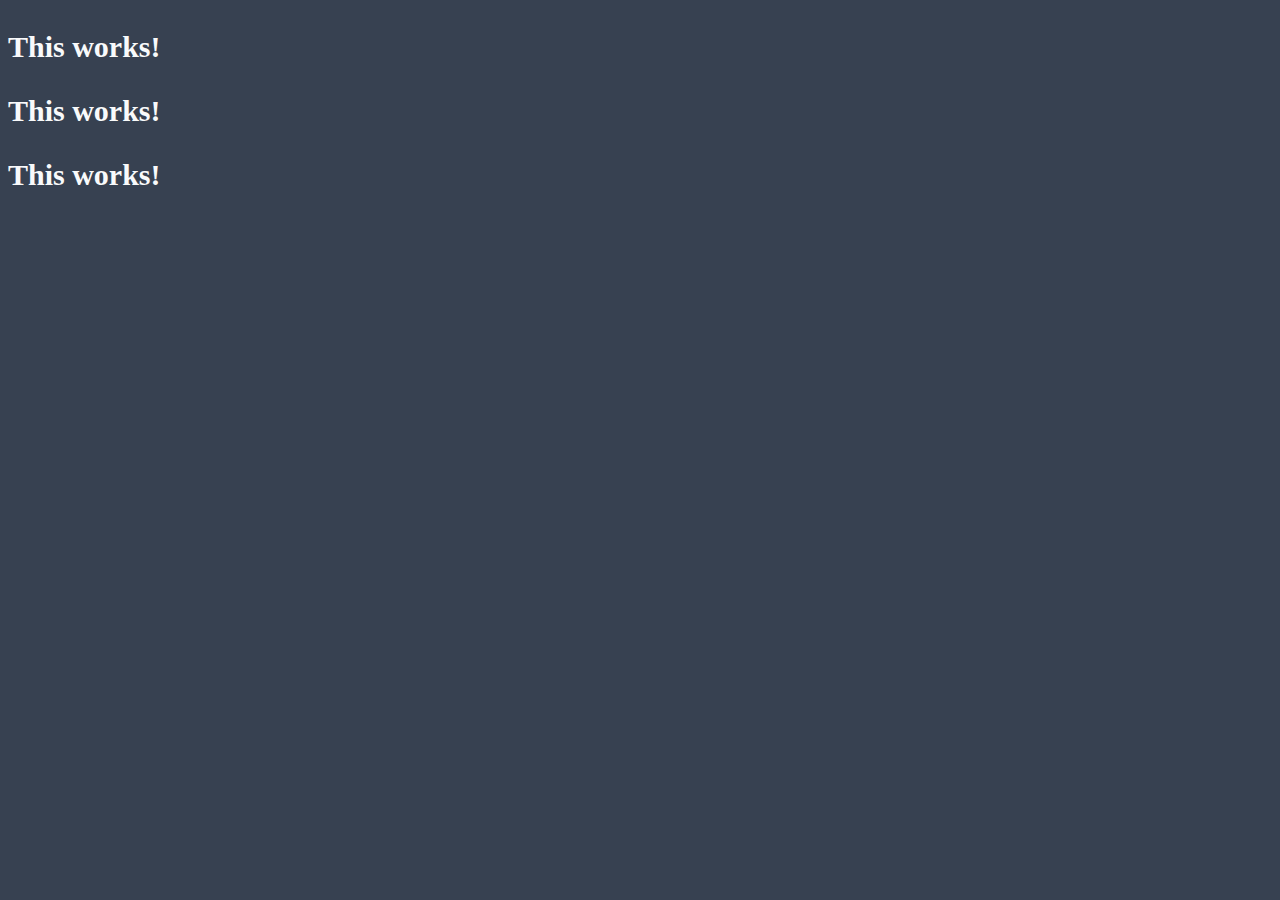
==== index.html @ 81deb131 "로그인페이지 이미지 전환 작업중" ====
<!DOCTYPE html>
<html lang="en">

<head>
	<meta charset="UTF-8">
	<meta http-equiv="X-UA-Compatible" content="IE=edge">
	<meta name="viewport" content="width=device-width, initial-scale=1.0">
	<title>Document</title>
	<style>
		body {
			background: #374151;
		}

		p {
			font-size: 30px;
			font-weight: 600;
			color: #f9fafb;
			transition: color 500ms ease-in-out;
		}

		.btn {
			cursor: pointer;
		}

		.clicked {
			color: #0bbd84;
		}
	</style>
</head>

<body>
	<p id="title1" class="btn">This works!</div>
		<p id="title2" class="btn">This works!</div>
			<p id="title3" class="btn">This works!</div>

				<script>
					const title1 = document.querySelector('#title1');
					const title2 = document.querySelector('#title2');
					const title3 = document.querySelector('#title3');
					const btns = document.querySelectorAll('.btn');
					console.log(btns);

					const CLICKED_CLASS = 'clicked';

					//for (let i = 0; i < btns.length; i++) {
					//	console.log(btns[i]);
					//	btns[i].classList.toggle(CLICKED_CLASS);
					//}


					const hasTitle1 = title1.classList.contains(CLICKED_CLASS);
					const hasTitle2 = title2.classList.contains(CLICKED_CLASS);
					const hasTitle3 = title3.classList.contains(CLICKED_CLASS);

					function lightTitle1() {
						title1.classList.add(CLICKED_CLASS);
						title2.classList.remove(CLICKED_CLASS);
						title3.classList.remove(CLICKED_CLASS);
					}

					function lightTitle2() {
						title2.classList.add(CLICKED_CLASS);
						title1.classList.remove(CLICKED_CLASS);
						title3.classList.remove(CLICKED_CLASS);
					}

					function lightTitle3() {
						title3.classList.add(CLICKED_CLASS);
						title1.classList.remove(CLICKED_CLASS);
						title2.classList.remove(CLICKED_CLASS);
					}

					// handleClick();

					//btn.addEventListener('click', () => {
					//	lightTitle1();
					//	lightTitle2();
					//	lightTitle3();
					//})

					//function toggleLight(CLICKED_CLASS) {
					//	for (let i = 0; i < 3; i++) {
					//		btn[i]
					//	}
					//}

					let title1Interval = setInterval(() => {
						//lightTitle1();

						title1.classList.toggle(CLICKED_CLASS);
					}, 3000);
					//
					let title2Interval = setInterval(() => {
						//lightTitle2();

						title2.classList.toggle(CLICKED_CLASS);

					}, 2000);

					let title3Interval = setInterval(() => {
						//lightTitle3();

						title3.classList.toggle(CLICKED_CLASS);

					}, 1000);

					//setTimeout(() => {
					//		title1Interval;
					//setTimeout(() => {
					//	title2Interval;
					//	setTimeout(() => {
					//		title3Interval;
					//	})
					//}, 1000)
					//	}, 2500)
					//	setTimeout(() => {
					//	title2Interval;
					//setTimeout(() => {
					//	title2Interval;
					//	setTimeout(() => {
					//		title3Interval;
					//	})
					//}, 1000)
					//}, 3800)

					//setTimeout(() => {
					//	lightTitle1();
					//}, 1000)
					setInterval(() => {
						lightTitle1();
					}, 1000)
					setInterval(() => {
						lightTitle2();
					}, 2000)
					setInterval(() => {
						lightTitle3();
					}, 3000)
				</script>
</body>

</html>
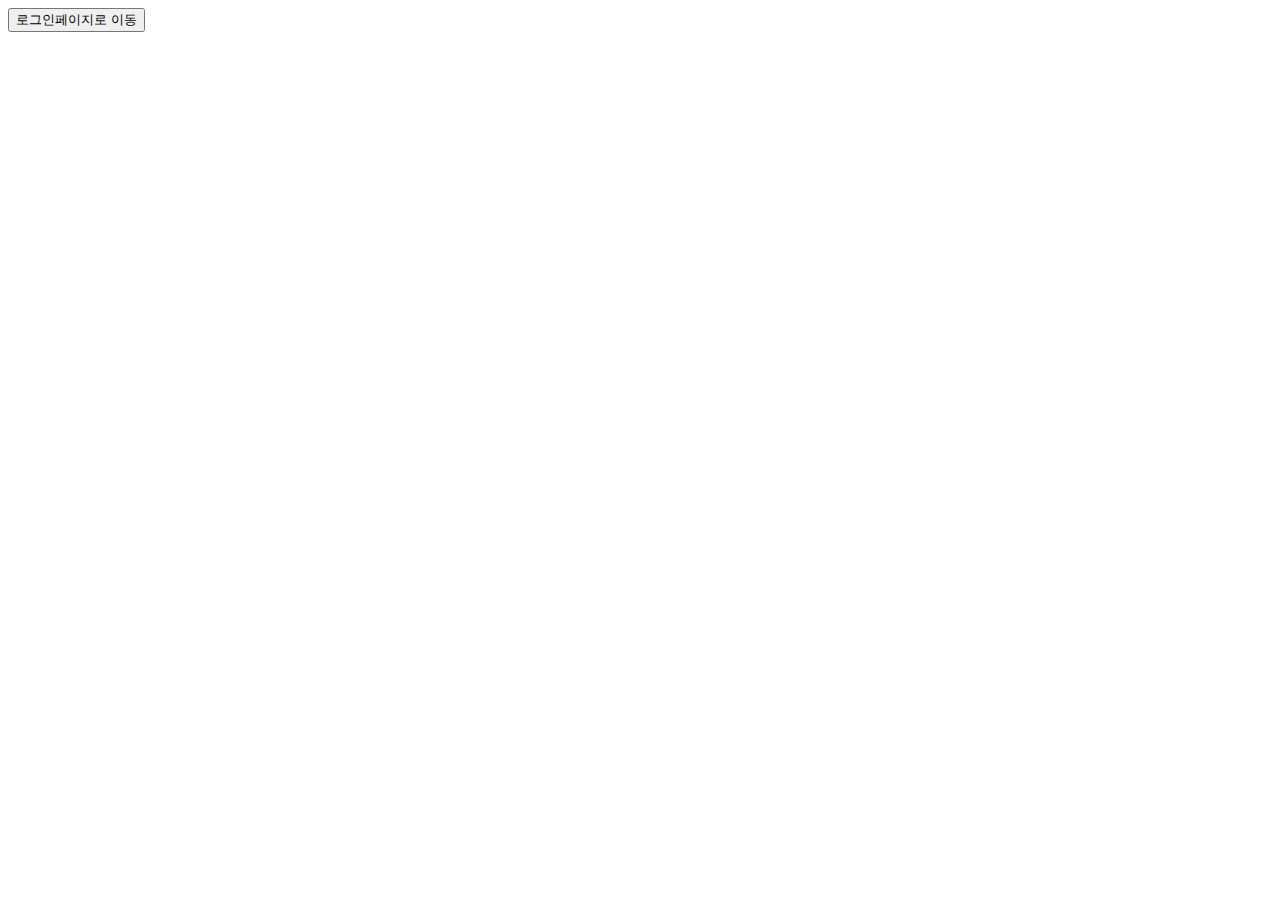
==== commit 60ef0be3: "커밋" ====
--- a/index.html
+++ b/index.html
@@ -5,137 +5,17 @@
 	<meta charset="UTF-8">
 	<meta http-equiv="X-UA-Compatible" content="IE=edge">
 	<meta name="viewport" content="width=device-width, initial-scale=1.0">
-	<title>Document</title>
-	<style>
-		body {
-			background: #374151;
-		}
-
-		p {
-			font-size: 30px;
-			font-weight: 600;
-			color: #f9fafb;
-			transition: color 500ms ease-in-out;
-		}
-
-		.btn {
-			cursor: pointer;
-		}
-
-		.clicked {
-			color: #0bbd84;
-		}
-	</style>
+	<title>Instagram</title>
 </head>
 
 <body>
-	<p id="title1" class="btn">This works!</div>
-		<p id="title2" class="btn">This works!</div>
-			<p id="title3" class="btn">This works!</div>
-
-				<script>
-					const title1 = document.querySelector('#title1');
-					const title2 = document.querySelector('#title2');
-					const title3 = document.querySelector('#title3');
-					const btns = document.querySelectorAll('.btn');
-					console.log(btns);
-
-					const CLICKED_CLASS = 'clicked';
-
-					//for (let i = 0; i < btns.length; i++) {
-					//	console.log(btns[i]);
-					//	btns[i].classList.toggle(CLICKED_CLASS);
-					//}
-
-
-					const hasTitle1 = title1.classList.contains(CLICKED_CLASS);
-					const hasTitle2 = title2.classList.contains(CLICKED_CLASS);
-					const hasTitle3 = title3.classList.contains(CLICKED_CLASS);
-
-					function lightTitle1() {
-						title1.classList.add(CLICKED_CLASS);
-						title2.classList.remove(CLICKED_CLASS);
-						title3.classList.remove(CLICKED_CLASS);
-					}
-
-					function lightTitle2() {
-						title2.classList.add(CLICKED_CLASS);
-						title1.classList.remove(CLICKED_CLASS);
-						title3.classList.remove(CLICKED_CLASS);
-					}
-
-					function lightTitle3() {
-						title3.classList.add(CLICKED_CLASS);
-						title1.classList.remove(CLICKED_CLASS);
-						title2.classList.remove(CLICKED_CLASS);
-					}
-
-					// handleClick();
-
-					//btn.addEventListener('click', () => {
-					//	lightTitle1();
-					//	lightTitle2();
-					//	lightTitle3();
-					//})
-
-					//function toggleLight(CLICKED_CLASS) {
-					//	for (let i = 0; i < 3; i++) {
-					//		btn[i]
-					//	}
-					//}
-
-					let title1Interval = setInterval(() => {
-						//lightTitle1();
-
-						title1.classList.toggle(CLICKED_CLASS);
-					}, 3000);
-					//
-					let title2Interval = setInterval(() => {
-						//lightTitle2();
-
-						title2.classList.toggle(CLICKED_CLASS);
-
-					}, 2000);
-
-					let title3Interval = setInterval(() => {
-						//lightTitle3();
-
-						title3.classList.toggle(CLICKED_CLASS);
-
-					}, 1000);
-
-					//setTimeout(() => {
-					//		title1Interval;
-					//setTimeout(() => {
-					//	title2Interval;
-					//	setTimeout(() => {
-					//		title3Interval;
-					//	})
-					//}, 1000)
-					//	}, 2500)
-					//	setTimeout(() => {
-					//	title2Interval;
-					//setTimeout(() => {
-					//	title2Interval;
-					//	setTimeout(() => {
-					//		title3Interval;
-					//	})
-					//}, 1000)
-					//}, 3800)
-
-					//setTimeout(() => {
-					//	lightTitle1();
-					//}, 1000)
-					setInterval(() => {
-						lightTitle1();
-					}, 1000)
-					setInterval(() => {
-						lightTitle2();
-					}, 2000)
-					setInterval(() => {
-						lightTitle3();
-					}, 3000)
-				</script>
+	<button>로그인페이지로 이동</button>
+	<script>
+		const Button = document.querySelector('button');
+		Button.addEventListener('click', () => {
+			location.href = '/LoginPage/index.html';
+		})
+	</script>
 </body>
 
 </html>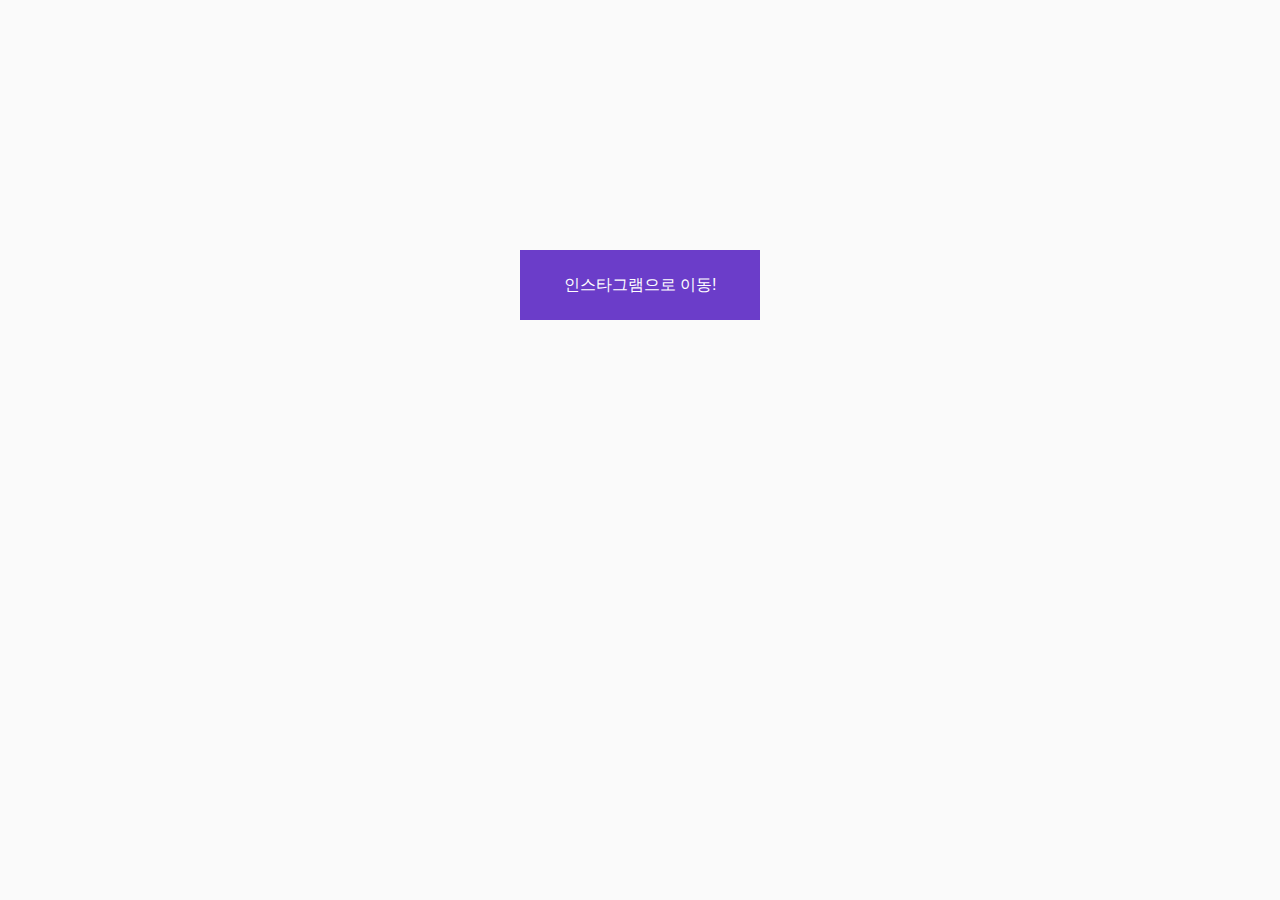
==== commit c70e4a10: "feat: 첫 진입페이지 버튼 CSS 수정" ====
--- a/index.html
+++ b/index.html
@@ -5,14 +5,17 @@
 	<meta charset="UTF-8">
 	<meta http-equiv="X-UA-Compatible" content="IE=edge">
 	<meta name="viewport" content="width=device-width, initial-scale=1.0">
+	<link rel="icon" sizes="192x192" href="https://www.instagram.com/static/images/ico/favicon-192.png/68d99ba29cc8.png">
+	<link rel="stylesheet" href="style.css">
 	<title>Instagram</title>
 </head>
 
 <body>
-	<button>로그인페이지로 이동</button>
+	<button class="move-to-login">인스타그램으로 이동!</button>
 	<script>
-		const Button = document.querySelector('button');
-		Button.addEventListener('click', () => {
+		const button = document.querySelector('.move-to-login');
+
+		button.addEventListener('click', () => {
 			location.href = '/LoginPage/index.html';
 		})
 	</script>
--- a/style.css
+++ b/style.css
@@ -0,0 +1,44 @@
+body {
+	margin: 0;
+	display: flex;
+	justify-content: center;
+	margin-top: 250px;
+	background: #fafafa;
+}
+
+.move-to-login {
+	border: none;
+	cursor: pointer;
+	font-size: 16px;
+	background: #6b3dc9;
+	color: #fff;
+	width: 240px;
+	height: 70px;
+	box-shadow: inset 000px 0px 0px 0px #ffa03f;
+	-webkit-transition: all 0.8s cubic-bezier(0.9, 0.24, 0.4, 1);
+	transition: all 0.8s cubic-bezier(0.9, 0.24, 0.4, 1);
+}
+
+.move-to-login:first-child::before {
+	content: '';
+	position: absolute;
+	left: 0%;
+	opacity: 0;
+	top: 0;
+	z-index: -1;
+	-webkit-transition: height 0.6s cubic-bezier(0.9, 1, 0.32, 1), opacity 0.3s ease;
+	transition: height 0.6s cubic-bezier(0.9, 1, 0.32, 1), opacity 0.3s ease;
+}
+
+.move-to-login:first-child:hover::before {
+	opacity: 1;
+	height: 100%;
+}
+
+.move-to-login:first-child:hover {
+	box-shadow: inset 00px 100px 0px 0px #fd3787;
+}
+
+.move-to-login:first-child {
+	margin-bottom: 16px;
+}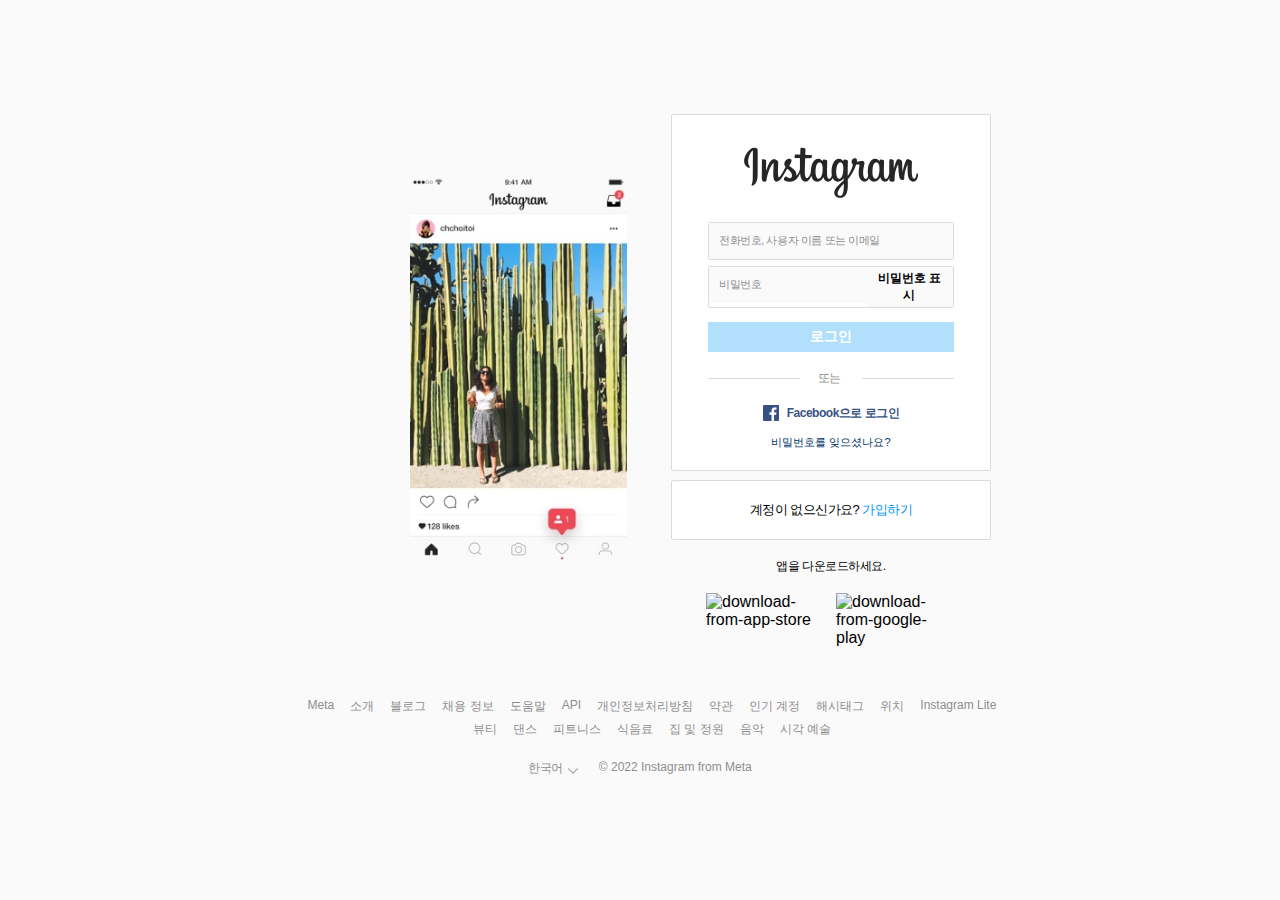
==== commit ee12dabb: "feat: 로그인 페이지로 바로 이동" ====
--- a/index.html
+++ b/index.html
@@ -11,13 +11,8 @@
 </head>
 
 <body>
-	<button class="move-to-login">인스타그램으로 이동!</button>
 	<script>
-		const button = document.querySelector('.move-to-login');
-
-		button.addEventListener('click', () => {
-			location.href = '/LoginPage/index.html';
-		})
+		window.location.href = '/LoginPage/index.html';
 	</script>
 </body>
 
--- a/style.css
+++ b/style.css
@@ -13,10 +13,10 @@
 	background: #6b3dc9;
 	color: #fff;
 	width: 240px;
-	height: 70px;
-	box-shadow: inset 000px 0px 0px 0px #ffa03f;
-	-webkit-transition: all 0.8s cubic-bezier(0.9, 0.24, 0.4, 1);
-	transition: all 0.8s cubic-bezier(0.9, 0.24, 0.4, 1);
+	height: 60px;
+	box-shadow: inset 000px 0px 0px 0px #f66c49;
+	-webkit-transition: all 0.6s cubic-bezier(0.9, 0.24, 0.4, 1);
+	transition: all 0.6s cubic-bezier(0.9, 0.24, 0.4, 1);
 }
 
 .move-to-login:first-child::before {
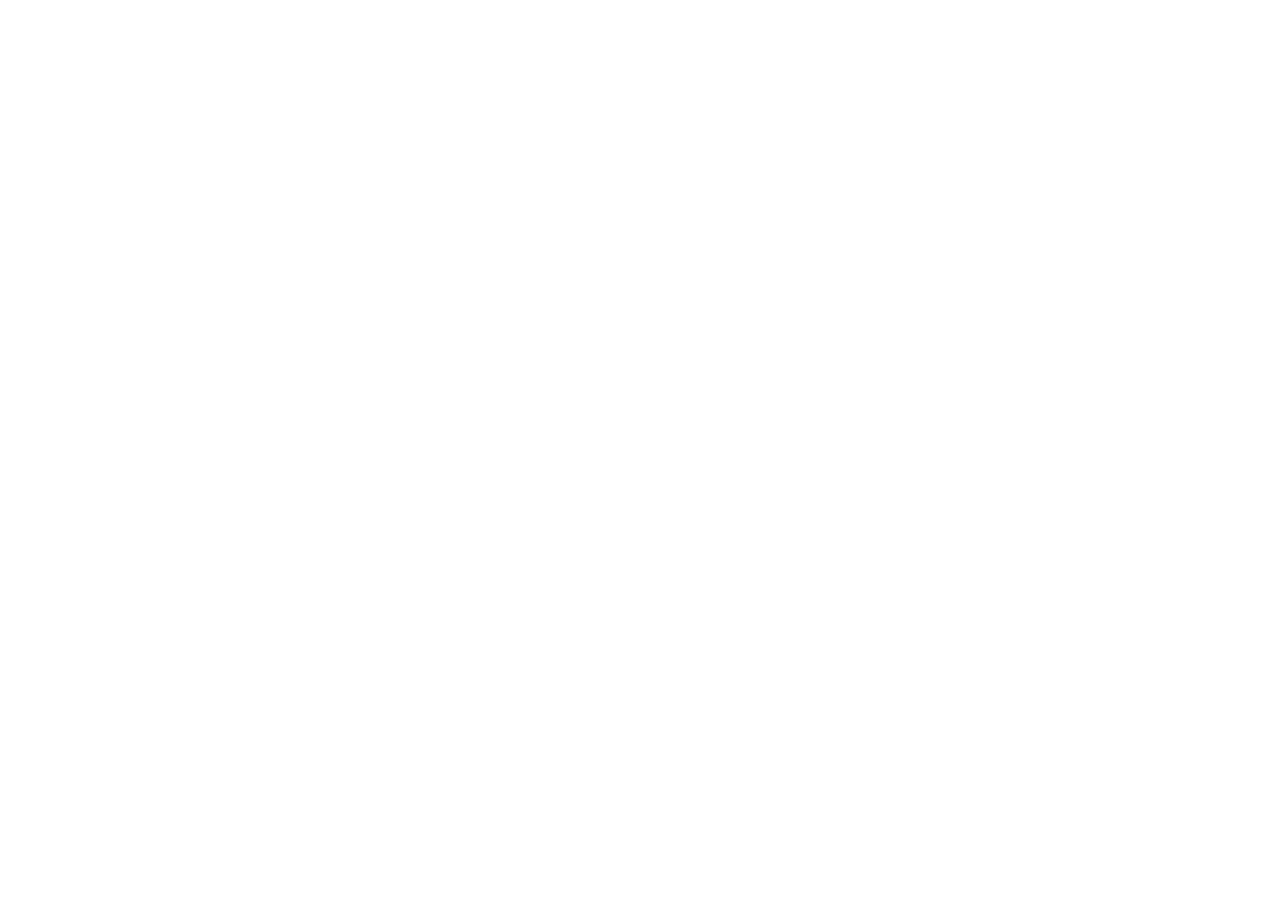
==== commit 9e4059e0: "index.html의 로그인페이지로 이동하는 코드 주석처리" ====
--- a/index.html
+++ b/index.html
@@ -1,19 +1,21 @@
 <!DOCTYPE html>
 <html lang="en">
+  <head>
+    <meta charset="UTF-8" />
+    <meta http-equiv="X-UA-Compatible" content="IE=edge" />
+    <meta name="viewport" content="width=device-width, initial-scale=1.0" />
+    <link
+      rel="icon"
+      sizes="192x192"
+      href="https://www.instagram.com/static/images/ico/favicon-192.png/68d99ba29cc8.png"
+    />
+    <link rel="stylesheet" href="style.css" />
+    <title>Instagram</title>
+  </head>
 
-<head>
-	<meta charset="UTF-8">
-	<meta http-equiv="X-UA-Compatible" content="IE=edge">
-	<meta name="viewport" content="width=device-width, initial-scale=1.0">
-	<link rel="icon" sizes="192x192" href="https://www.instagram.com/static/images/ico/favicon-192.png/68d99ba29cc8.png">
-	<link rel="stylesheet" href="style.css">
-	<title>Instagram</title>
-</head>
-
-<body>
-	<script>
-		window.location.href = '/LoginPage/index.html';
-	</script>
-</body>
-
-</html>+  <body>
+    <script>
+      // window.location.href = '/LoginPage/index.html';
+    </script>
+  </body>
+</html>
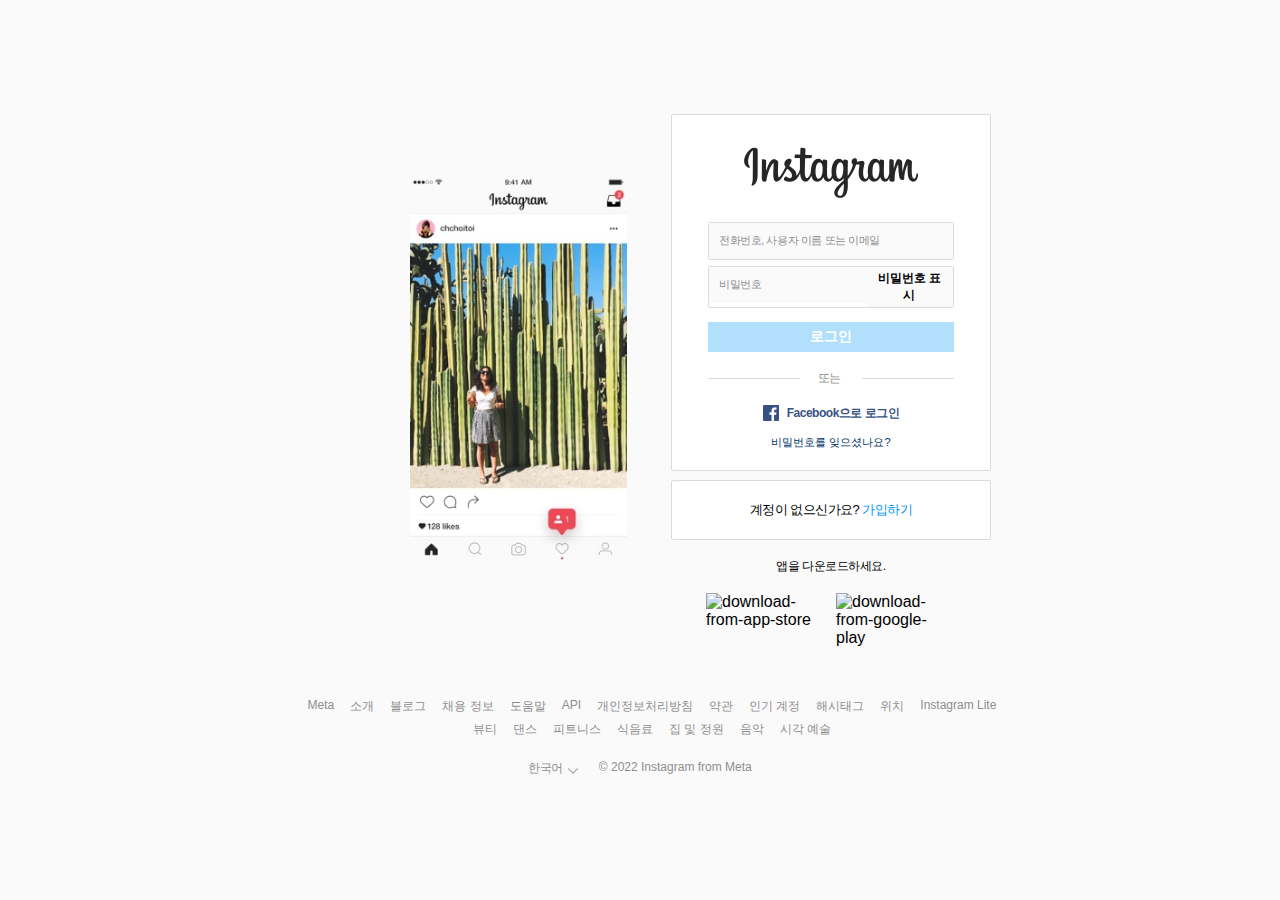
==== commit 1b6f8060: "첫 로딩 시 로그인페이지로 이동하기" ====
--- a/index.html
+++ b/index.html
@@ -15,7 +15,7 @@
 
   <body>
     <script>
-      // window.location.href = '/LoginPage/index.html';
+      window.location.href = "/LoginPage/index.html";
     </script>
   </body>
 </html>
